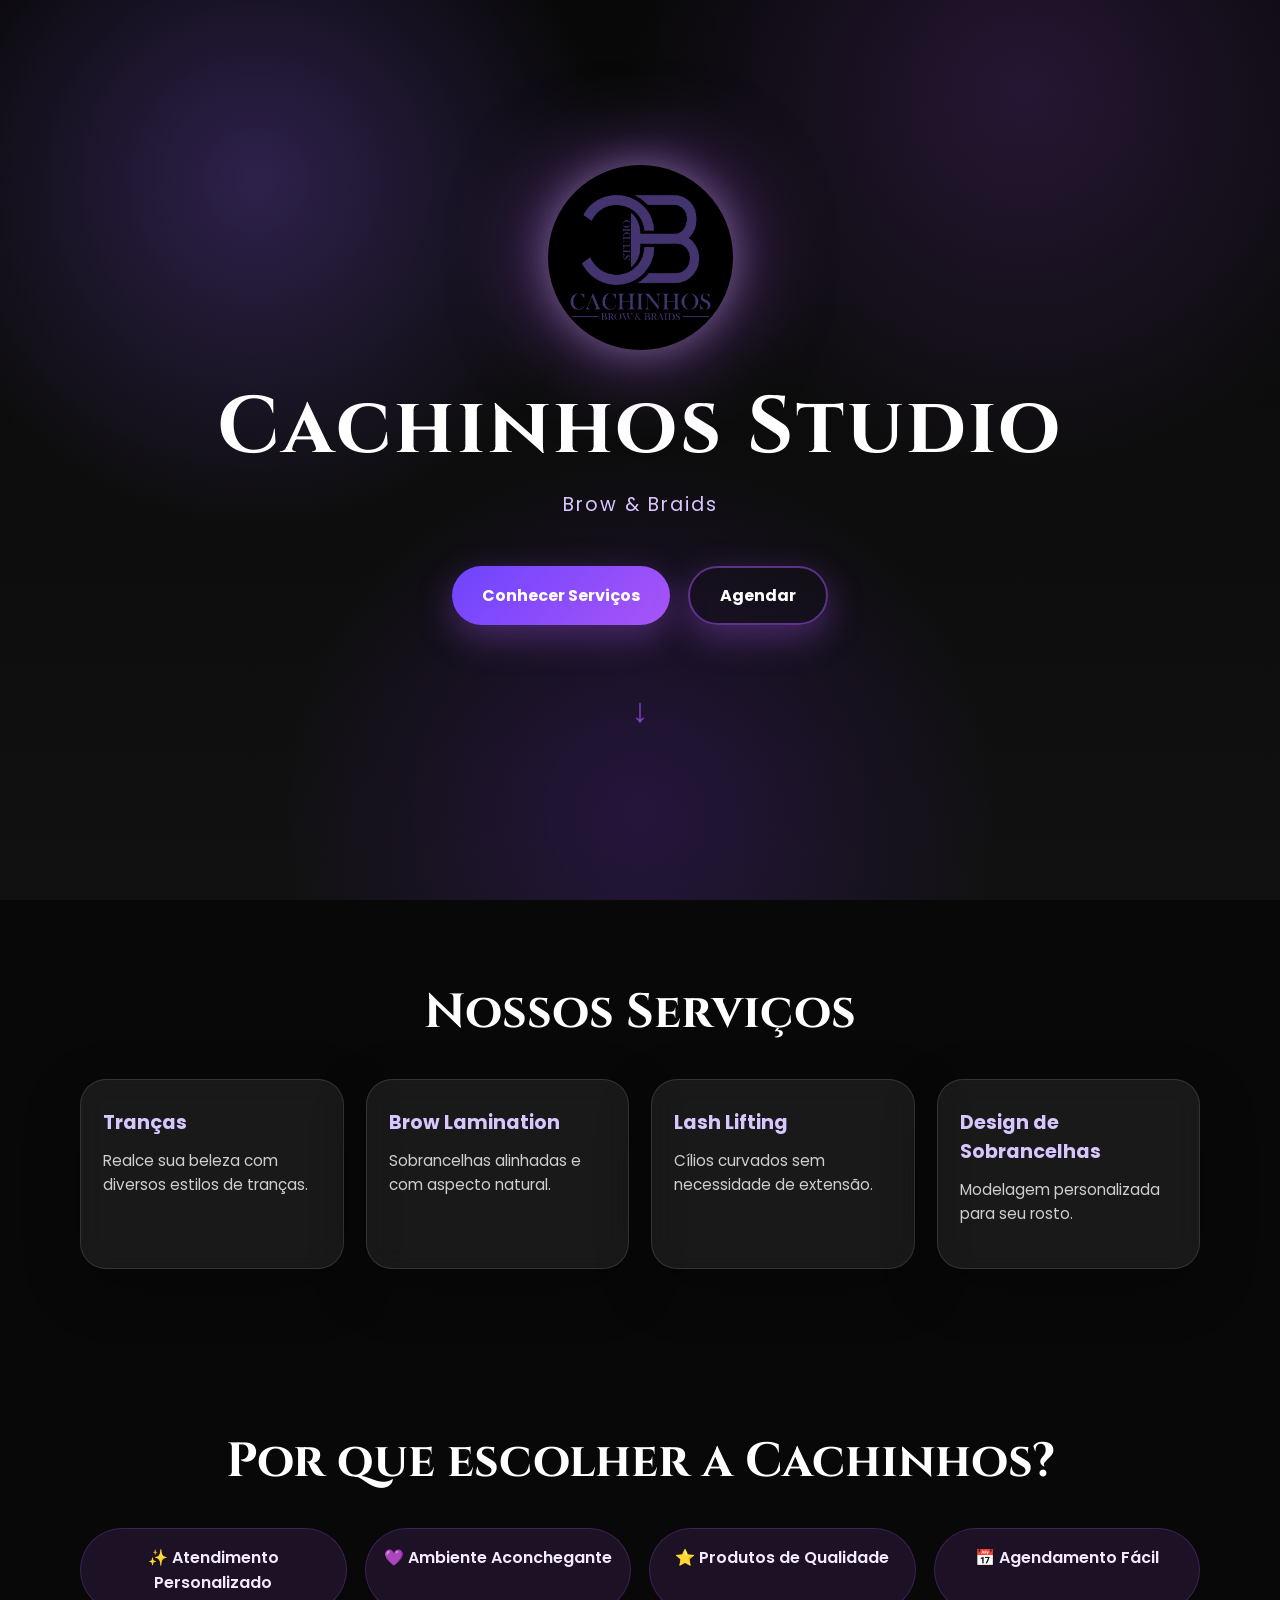
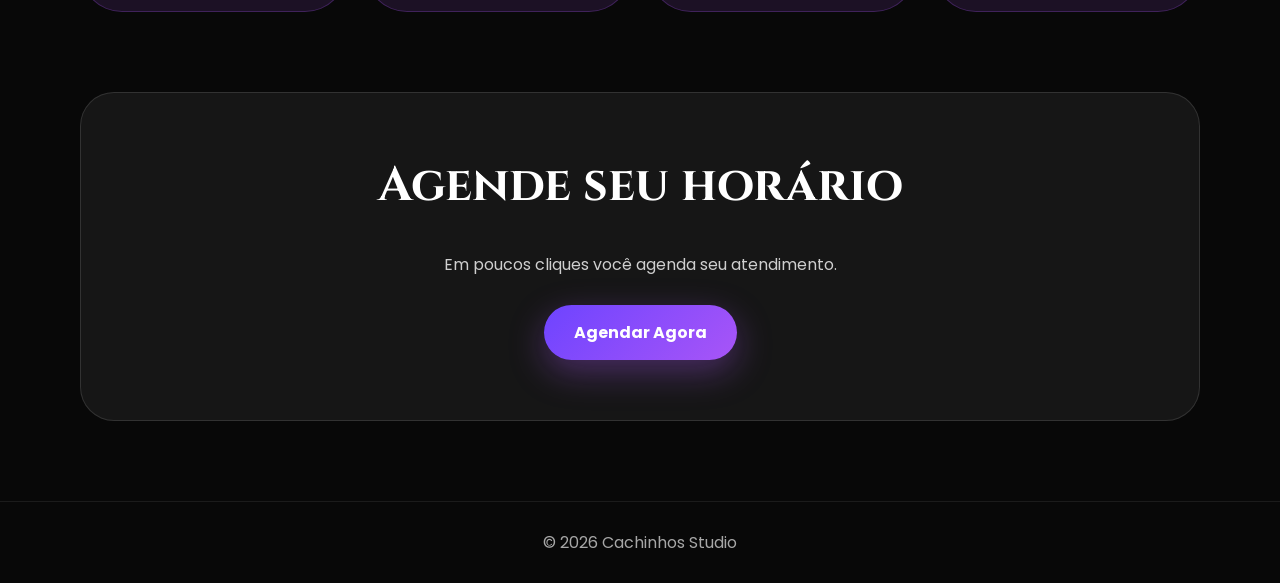
==== index.html @ 723071c4 "Update index.html" ====
<!DOCTYPE html>
<html lang="pt-BR">

<head>

<meta charset="UTF-8">
<meta name="viewport" content="width=device-width, initial-scale=1.0">

<title>Cachinhos Studio | Brow & Braids</title>

<link rel="icon" href="assets/logo.png">

<link rel="stylesheet" href="style.css">

<link rel="preconnect" href="https://fonts.googleapis.com">

<link rel="preconnect" href="https://fonts.gstatic.com" crossorigin>

<link href="https://fonts.googleapis.com/css2?family=Poppins:wght@300;400;500;600;700&family=Cinzel:wght@500;700&display=swap" rel="stylesheet">

</head>

<body>

<div class="background"></div>

<header>

<img src="assets/logo.png" class="logo">

<h1>Cachinhos Studio</h1>

<p>Brow & Braids</p>

<div class="hero-buttons">

    <a href="#servicos" class="btn">
        Conhecer Serviços
    </a>

    <a href="pages/agendamento.html" class="btn btn-outline">
        Agendar
    </a>

</div>

<div class="scroll-indicator">
    ↓
</div>

</header>

<section id="servicos">

<h2>Nossos Serviços</h2>

<div class="cards">

<div class="card">
<h3>Tranças</h3>
<p>Realce sua beleza com diversos estilos de tranças.</p>
</div>

<div class="card">
<h3>Brow Lamination</h3>
<p>Sobrancelhas alinhadas e com aspecto natural.</p>
</div>

<div class="card">
<h3>Lash Lifting</h3>
<p>Cílios curvados sem necessidade de extensão.</p>
</div>

<div class="card">
<h3>Design de Sobrancelhas</h3>
<p>Modelagem personalizada para seu rosto.</p>
</div>

</div>

</section>

<section>

<h2>Por que escolher a Cachinhos?</h2>

<div class="beneficios">

<div>✨ Atendimento Personalizado</div>

<div>💜 Ambiente Aconchegante</div>

<div>⭐ Produtos de Qualidade</div>

<div>📅 Agendamento Fácil</div>

</div>

</section>

<section id="agendamento">

<h2>Agende seu horário</h2>

<p>
Em poucos cliques você agenda seu atendimento.
</p>

    <a href="pages/agendamento.html" class="btn">
        Agendar Agora
    </a>

</section>

<footer>

<p>

© 2026 Cachinhos Studio

</p>

</footer>

<script src="app.js"></script>

</body>

</html>
---- style.css ----
* {
  margin: 0;
  padding: 0;
  box-sizing: border-box;
}

html {
  scroll-behavior: smooth;
}

body {
  font-family: "Poppins", sans-serif;
  background: #080808;
  color: #ffffff;
  overflow-x: hidden;
}

.background {
  position: fixed;
  inset: 0;
  z-index: -1;
  background:
    radial-gradient(circle at 20% 20%, rgba(139, 92, 246, 0.28), transparent 28%),
    radial-gradient(circle at 80% 10%, rgba(168, 85, 247, 0.18), transparent 30%),
    radial-gradient(circle at 50% 90%, rgba(109, 40, 217, 0.22), transparent 35%),
    linear-gradient(180deg, #080808 0%, #111111 100%);
}

header {
  min-height: 100vh;
  padding: 48px 22px;
  display: flex;
  flex-direction: column;
  align-items: center;
  justify-content: center;
  text-align: center;
  position: relative;
}

.logo {
  width: 185px;
  height: 185px;
  object-fit: contain;
  border-radius: 50%;
  margin-bottom: 24px;
  filter:
  drop-shadow(0 0 18px rgba(255,255,255,.25))
  drop-shadow(0 0 45px rgba(168,85,247,.65));
  animation: floatLogo 4s ease-in-out infinite;
}

h1 {
  font-family: "Cinzel", serif;
  font-size: clamp(2.4rem, 8vw, 5rem);
  letter-spacing: 3px;
  margin-bottom: 8px;
}

header p {
  font-size: 1.2rem;
  color: #d8c6ff;
  letter-spacing: 2px;
  margin-bottom: 32px;
}

.btn {
  display: inline-flex;
  align-items: center;
  justify-content: center;
  text-decoration: none;
  color: #ffffff;
  background: linear-gradient(135deg, #6e44ff, #a855f7);
  padding: 15px 30px;
  border-radius: 999px;
  font-weight: 700;
  box-shadow: 0 12px 35px rgba(168, 85, 247, 0.35);
  cursor: pointer;
  transition: 0.25s ease;
}

.btn:hover {
  transform: translateY(-3px);
  box-shadow: 0 18px 45px rgba(168, 85, 247, 0.5);
}

section {
  width: min(1120px, calc(100% - 36px));
  margin: 0 auto;
  padding: 80px 0;
}

h2 {
  font-family: "Cinzel", serif;
  font-size: clamp(1.8rem, 5vw, 3rem);
  text-align: center;
  margin-bottom: 34px;
}

.cards {
  display: grid;
  grid-template-columns: repeat(4, 1fr);
  gap: 22px;
}

.card {
  background: rgba(255, 255, 255, 0.07);
  border: 1px solid rgba(255, 255, 255, 0.12);
  border-radius: 26px;
  padding: 28px 22px;
  min-height: 190px;
  backdrop-filter: blur(14px);
  box-shadow: 0 18px 55px rgba(0, 0, 0, 0.28);
  transition: 0.25s ease;
}

.card:hover {
  transform: translateY(-8px);
  border-color: rgba(168, 85, 247, 0.55);
}

.card h3 {
  color: #d8c6ff;
  margin-bottom: 12px;
  font-size: 1.2rem;
}

.card p {
  color: #cfcfcf;
  line-height: 1.6;
  font-size: 0.95rem;
}

.beneficios {
  display: grid;
  grid-template-columns: repeat(4, 1fr);
  gap: 18px;
}

.beneficios div {
  background: rgba(168, 85, 247, 0.12);
  border: 1px solid rgba(168, 85, 247, 0.25);
  border-radius: 999px;
  padding: 16px 18px;
  text-align: center;
  color: #f3eaff;
  font-weight: 600;
}

#agendamento {
  text-align: center;
  background: rgba(255, 255, 255, 0.06);
  border: 1px solid rgba(255, 255, 255, 0.12);
  border-radius: 34px;
  padding: 60px 24px;
  margin-bottom: 80px;
}

#agendamento p {
  color: #cfcfcf;
  margin-bottom: 28px;
}

footer {
  text-align: center;
  padding: 28px 16px;
  color: #a7a7a7;
  border-top: 1px solid rgba(255, 255, 255, 0.08);
}

@keyframes floatLogo {
  0%, 100% {
    transform: translateY(0);
  }

  50% {
    transform: translateY(-12px);
  }
}

@media (max-width: 900px) {
  .cards,
  .beneficios {
    grid-template-columns: repeat(2, 1fr);
  }
}

@media (max-width: 560px) {
  header {
    padding: 38px 18px;
  }

  .logo {
    width: 155px;
    height: 155px;
  }

  .cards,
  .beneficios {
    grid-template-columns: 1fr;
  }

  section {
    padding: 58px 0;
  }

  .card {
    min-height: auto;
  }
}
.agenda {
  width: min(900px, calc(100% - 32px));
  margin: 0 auto;
  padding: 42px 0 80px;
}

.agenda-header {
  min-height: auto;
  padding: 34px 18px 42px;
}

.agenda-header .logo {
  width: 120px;
  height: 120px;
}

.agenda-header h1 {
  font-size: clamp(2rem, 7vw, 3.8rem);
}

.servicos {
  width: 100%;
  padding: 0;
  display: grid;
  gap: 18px;
}

.servico-card {
  display: grid;
  grid-template-columns: auto 1fr auto;
  align-items: center;
  gap: 18px;
  background: rgba(255, 255, 255, 0.075);
  border: 1px solid rgba(255, 255, 255, 0.13);
  border-radius: 28px;
  padding: 22px;
  backdrop-filter: blur(14px);
  box-shadow: 0 18px 55px rgba(0, 0, 0, 0.25);
  transition: 0.25s ease;
}

.servico-card:hover {
  transform: translateY(-5px);
  border-color: rgba(168, 85, 247, 0.55);
}

.icone {
  width: 58px;
  height: 58px;
  border-radius: 50%;
  display: grid;
  place-items: center;
  background: rgba(168, 85, 247, 0.16);
  border: 1px solid rgba(168, 85, 247, 0.32);
  font-size: 1.5rem;
}

.info h2 {
  font-family: "Cinzel", serif;
  font-size: 1.35rem;
  text-align: left;
  margin-bottom: 6px;
}

.info p {
  color: #cfcfcf;
  font-size: 0.95rem;
  margin-bottom: 6px;
}

.info span {
  color: #d8c6ff;
  font-weight: 700;
}

.servico-card button {
  border: none;
  background: linear-gradient(135deg, #6e44ff, #a855f7);
  color: #fff;
  padding: 12px 18px;
  border-radius: 999px;
  font-weight: 700;
  cursor: pointer;
  transition: 0.25s ease;
}

.servico-card button:hover {
  transform: scale(1.04);
}

@media (max-width: 650px) {
  .servico-card {
    grid-template-columns: 1fr;
    text-align: center;
  }

  .icone {
    margin: 0 auto;
  }

  .info h2 {
    text-align: center;
  }

  .servico-card button {
    width: 100%;
  }
}
.hero-buttons{
    display:flex;
    gap:18px;
    flex-wrap:wrap;
    justify-content:center;
    margin-top:15px;
}

.btn-outline{
    background:transparent;
    border:2px solid rgba(168,85,247,.5);
    color:#fff;
}

.btn-outline:hover{
    background:rgba(168,85,247,.15);
}

.scroll-indicator{

    margin-top:60px;

    font-size:34px;

    color:#a855f7;

    animation:seta 2s infinite;

    opacity:.7;

}

@keyframes seta{

    0%{

        transform:translateY(0);

    }

    50%{

        transform:translateY(12px);

    }

    100%{

        transform:translateY(0);

    }

}
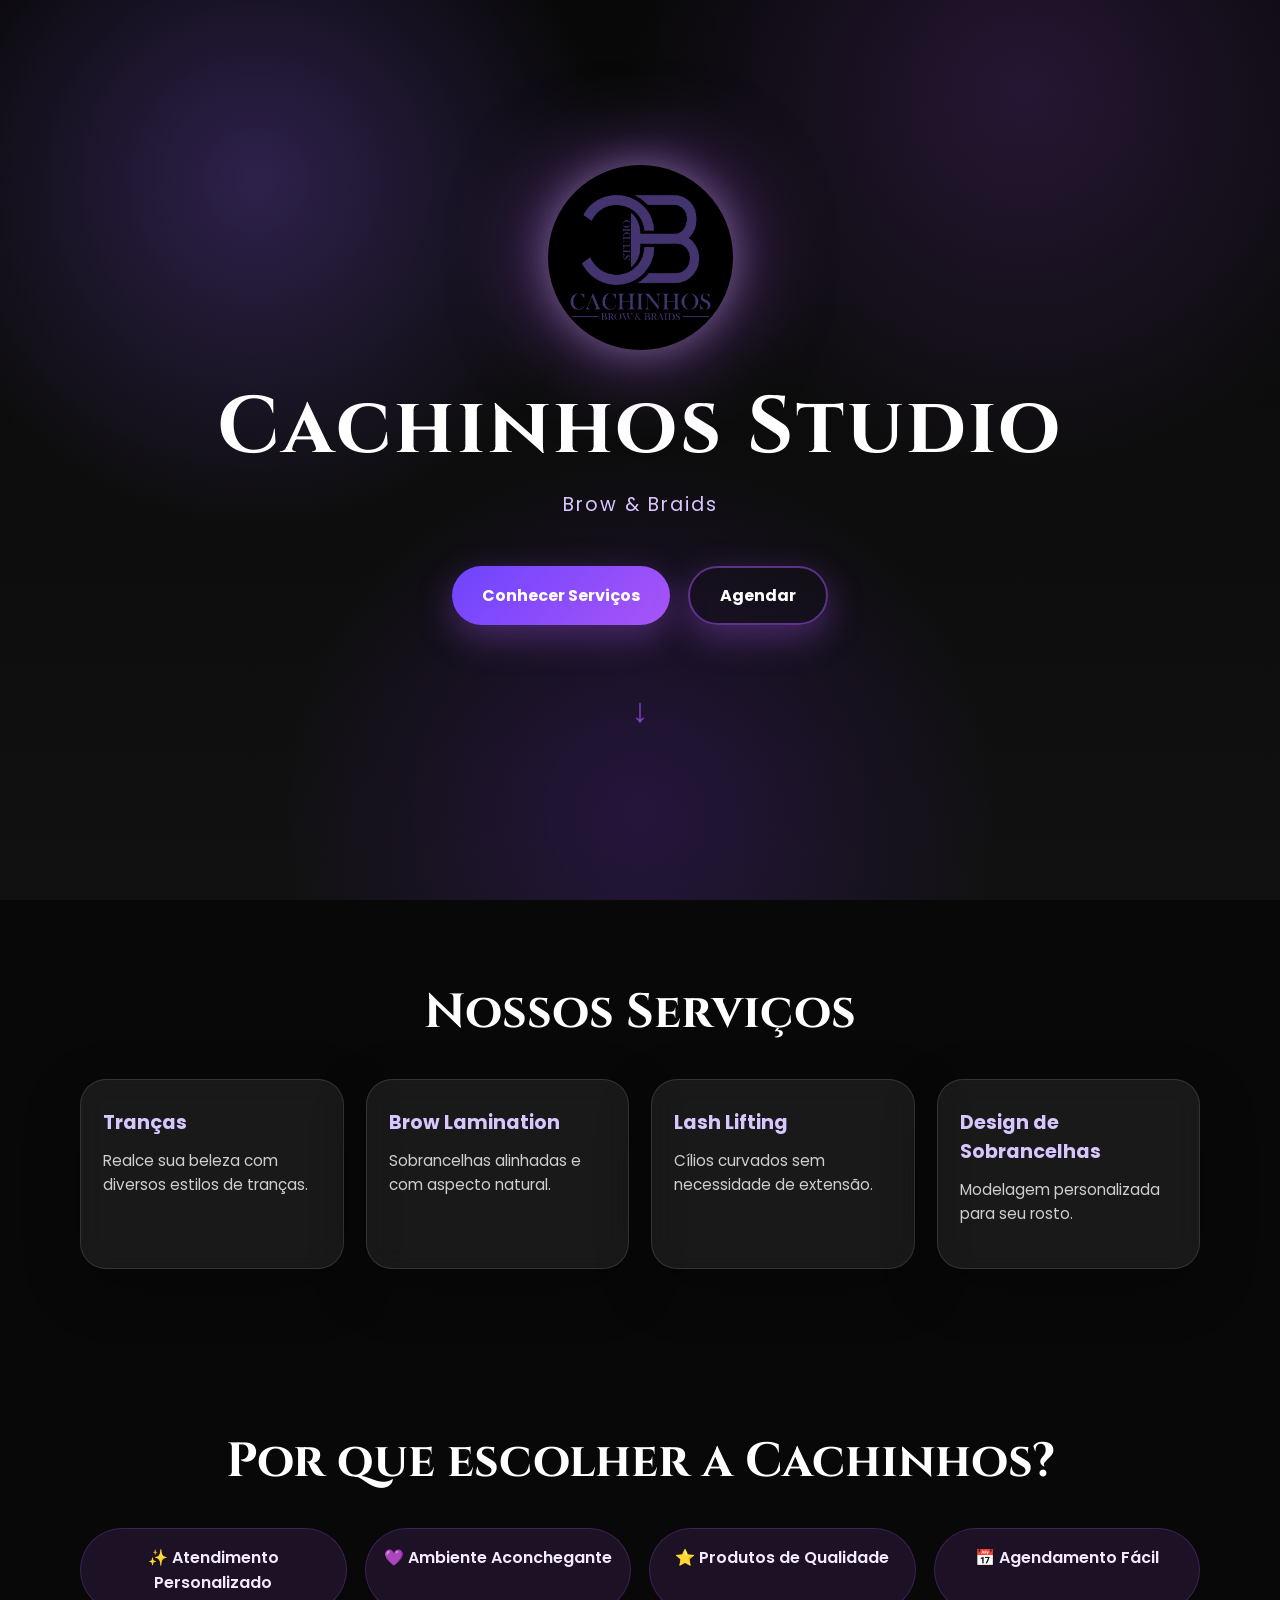
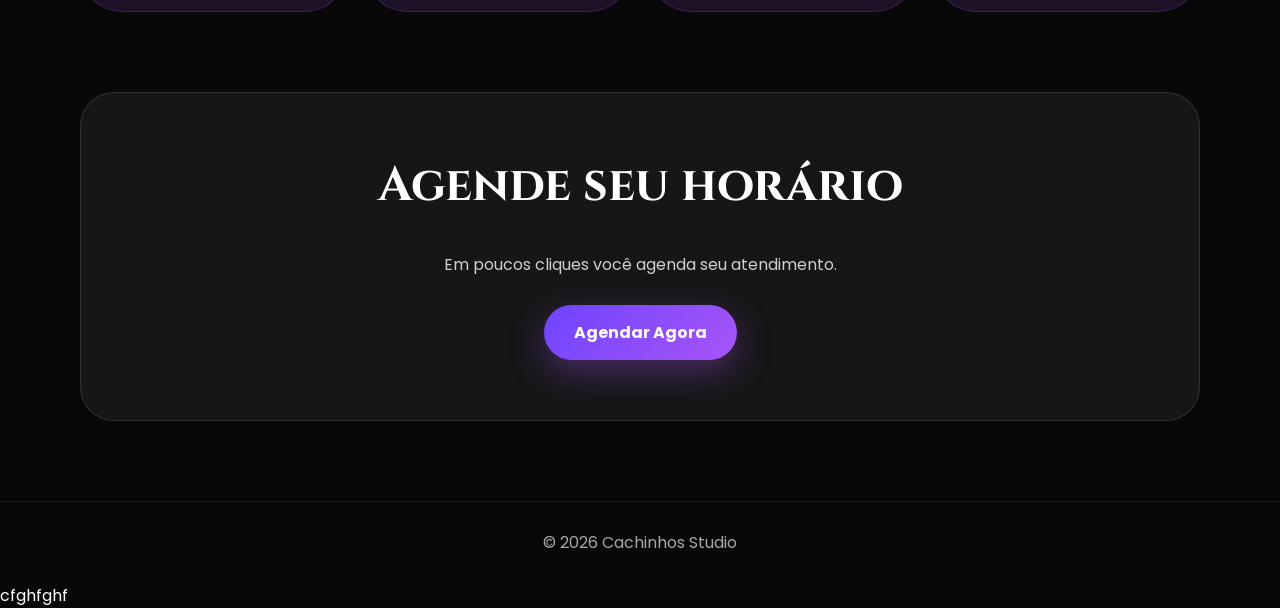
==== commit ee4912e7: "Teste VS cODE" ====
--- a/index.html
+++ b/index.html
@@ -127,3 +127,5 @@
 </body>
 
 </html>
+<!-- teste -->
+ <!-- Teste VS Code --> cfghfghf
--- a/style.css
+++ b/style.css
@@ -368,3 +368,147 @@
     }
 
 }
+.modal-overlay {
+  position: fixed;
+  inset: 0;
+  background: rgba(0, 0, 0, 0.72);
+  backdrop-filter: blur(12px);
+  display: none;
+  align-items: center;
+  justify-content: center;
+  padding: 22px;
+  z-index: 999;
+}
+
+.modal-overlay.ativo {
+  display: flex;
+}
+
+.modal-box {
+  width: min(520px, 100%);
+  background: rgba(25, 22, 32, 0.96);
+  border: 1px solid rgba(168, 85, 247, 0.35);
+  border-radius: 34px;
+  padding: 34px 26px;
+  text-align: center;
+  box-shadow: 0 30px 100px rgba(0, 0, 0, 0.55);
+  position: relative;
+  animation: modalEnter 0.25s ease;
+}
+
+.modal-close {
+  position: absolute;
+  top: 18px;
+  right: 18px;
+  width: 38px;
+  height: 38px;
+  border: none;
+  border-radius: 50%;
+  background: rgba(255, 255, 255, 0.08);
+  color: #fff;
+  font-size: 1.6rem;
+  cursor: pointer;
+}
+
+.modal-icon {
+  width: 72px;
+  height: 72px;
+  border-radius: 50%;
+  display: grid;
+  place-items: center;
+  margin: 0 auto 18px;
+  background: rgba(168, 85, 247, 0.17);
+  border: 1px solid rgba(168, 85, 247, 0.35);
+  font-size: 2rem;
+}
+
+.modal-box h2 {
+  margin-bottom: 10px;
+}
+
+.modal-box p {
+  color: #cfcfcf;
+  margin-bottom: 22px;
+}
+
+.modal-opcoes {
+  display: grid;
+  gap: 12px;
+  margin-bottom: 22px;
+}
+
+.modal-opcao {
+  border: 1px solid rgba(255, 255, 255, 0.12);
+  background: rgba(255, 255, 255, 0.07);
+  color: #fff;
+  border-radius: 18px;
+  padding: 15px;
+  font-weight: 700;
+  cursor: pointer;
+  transition: 0.22s ease;
+}
+
+.modal-opcao:hover,
+.modal-opcao.ativo {
+  background: rgba(168, 85, 247, 0.25);
+  border-color: rgba(168, 85, 247, 0.65);
+}
+
+.modal-continuar {
+  width: 100%;
+  border: none;
+  background: linear-gradient(135deg, #6e44ff, #a855f7);
+  color: #fff;
+  padding: 15px;
+  border-radius: 999px;
+  font-weight: 800;
+  cursor: pointer;
+}
+
+@keyframes modalEnter {
+  from {
+    opacity: 0;
+    transform: translateY(18px) scale(0.96);
+  }
+
+  to {
+    opacity: 1;
+    transform: translateY(0) scale(1);
+  }
+}
+.calendario {
+  display: grid;
+  grid-template-columns: repeat(7, 1fr);
+  gap: 8px;
+}
+
+.dia-semana {
+  color: #d8c6ff;
+  font-size: 0.78rem;
+  font-weight: 700;
+  text-align: center;
+  padding-bottom: 6px;
+}
+
+.dia-calendario {
+  border: 1px solid rgba(255, 255, 255, 0.12);
+  background: rgba(255, 255, 255, 0.07);
+  color: #fff;
+  border-radius: 14px;
+  padding: 12px 0;
+  font-weight: 800;
+  cursor: pointer;
+  transition: 0.22s ease;
+}
+
+.dia-calendario:hover,
+.dia-calendario.ativo {
+  background: rgba(168, 85, 247, 0.32);
+  border-color: rgba(168, 85, 247, 0.75);
+  box-shadow: 0 0 22px rgba(168, 85, 247, 0.28);
+}
+
+.dia-calendario.indisponivel {
+  opacity: 0.25;
+  cursor: not-allowed;
+}
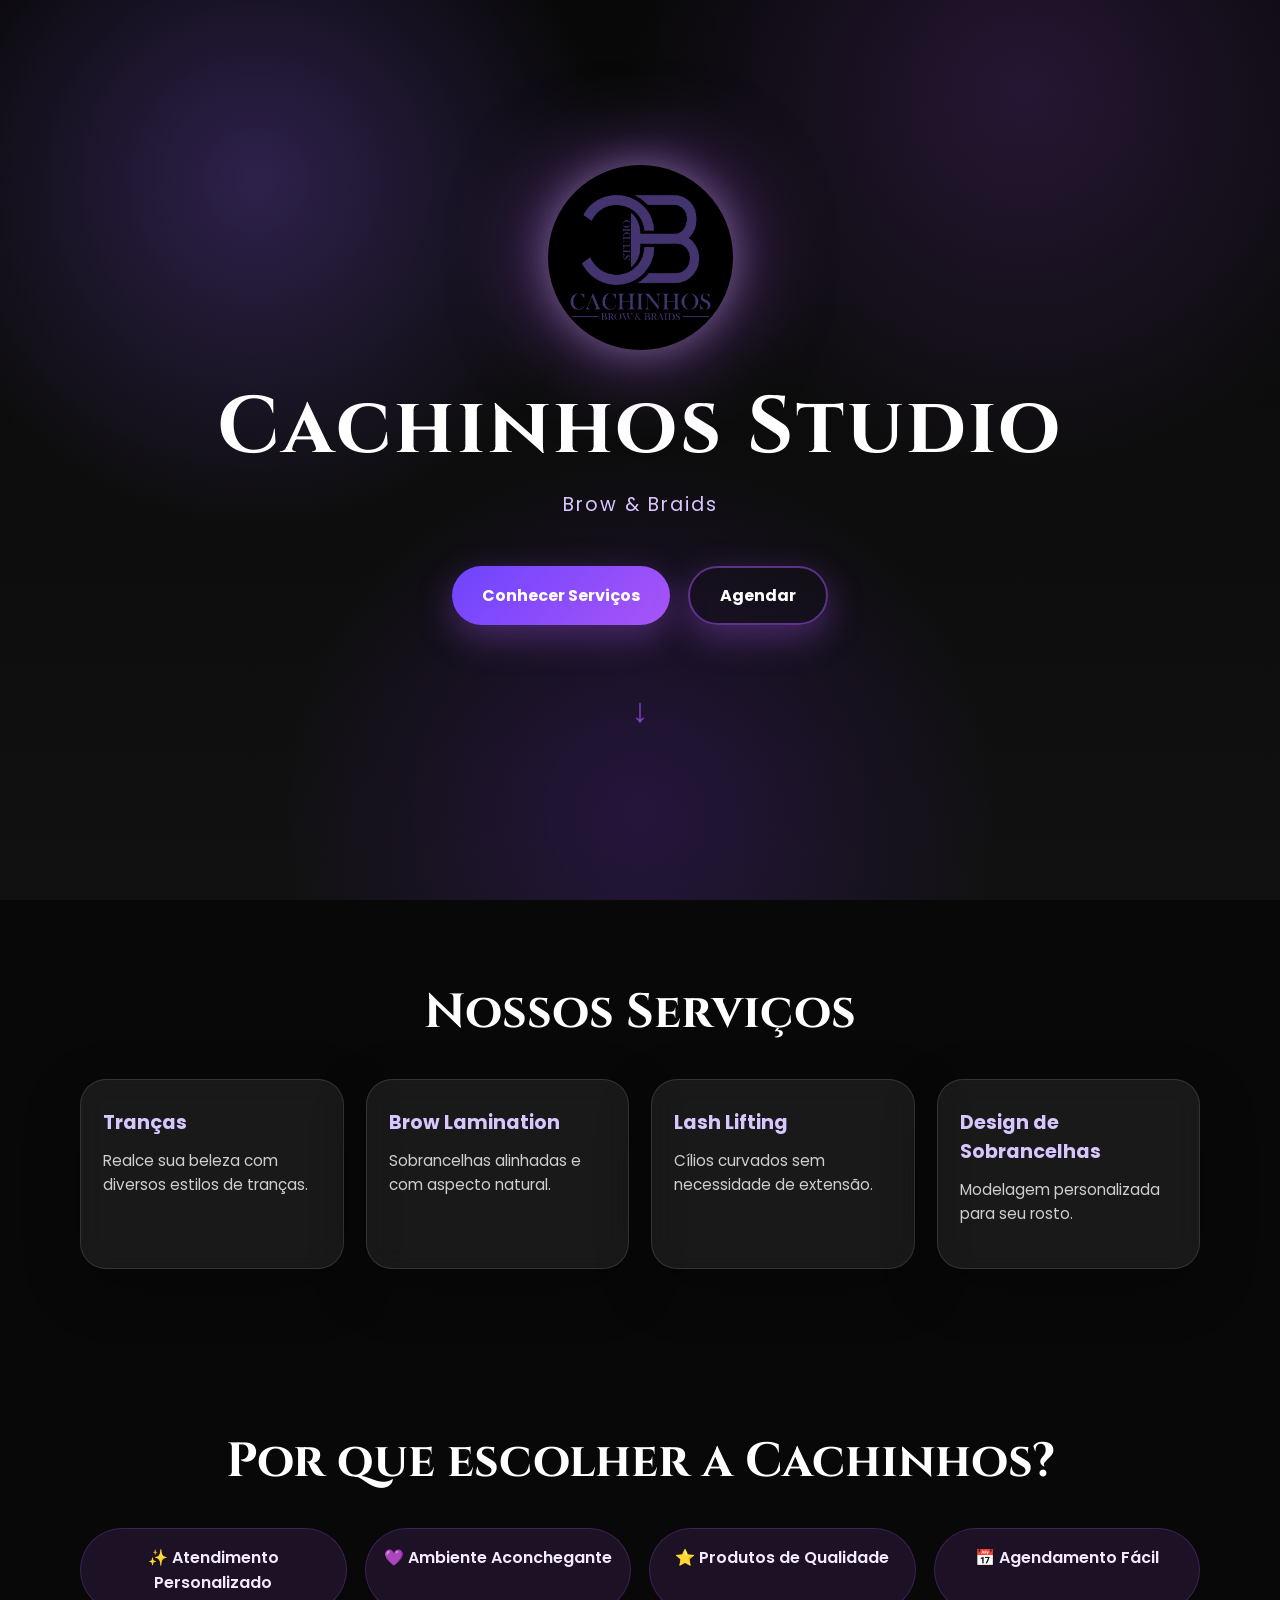
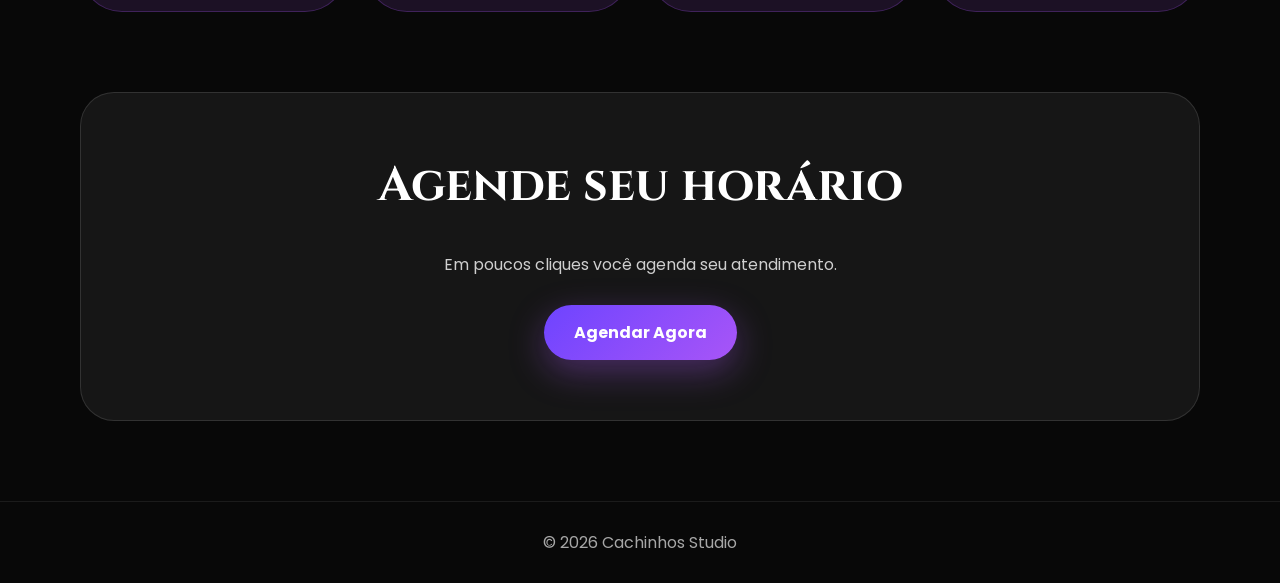
==== commit a9aa3ea3: "Atualiza página inicial" ====
--- a/index.html
+++ b/index.html
@@ -127,5 +127,3 @@
 </body>
 
 </html>
-<!-- teste -->
- <!-- Teste VS Code --> cfghfghf
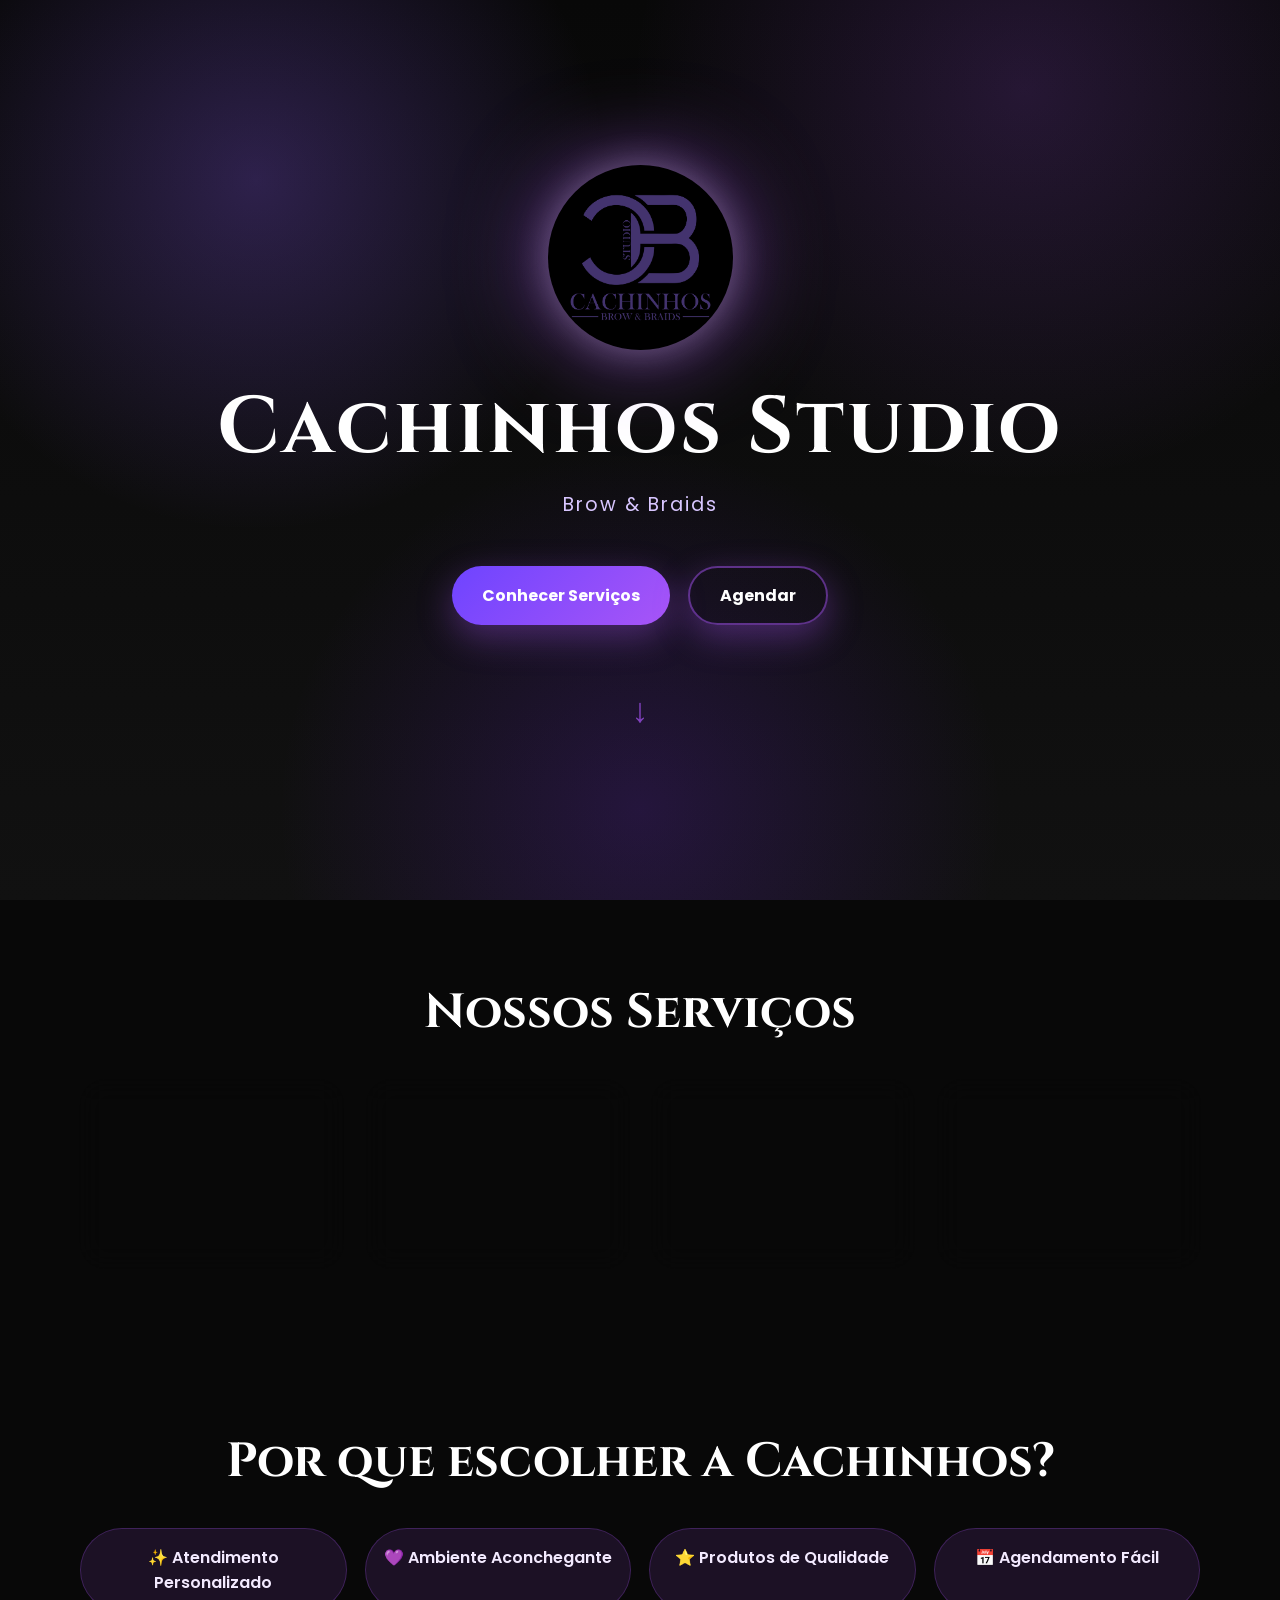
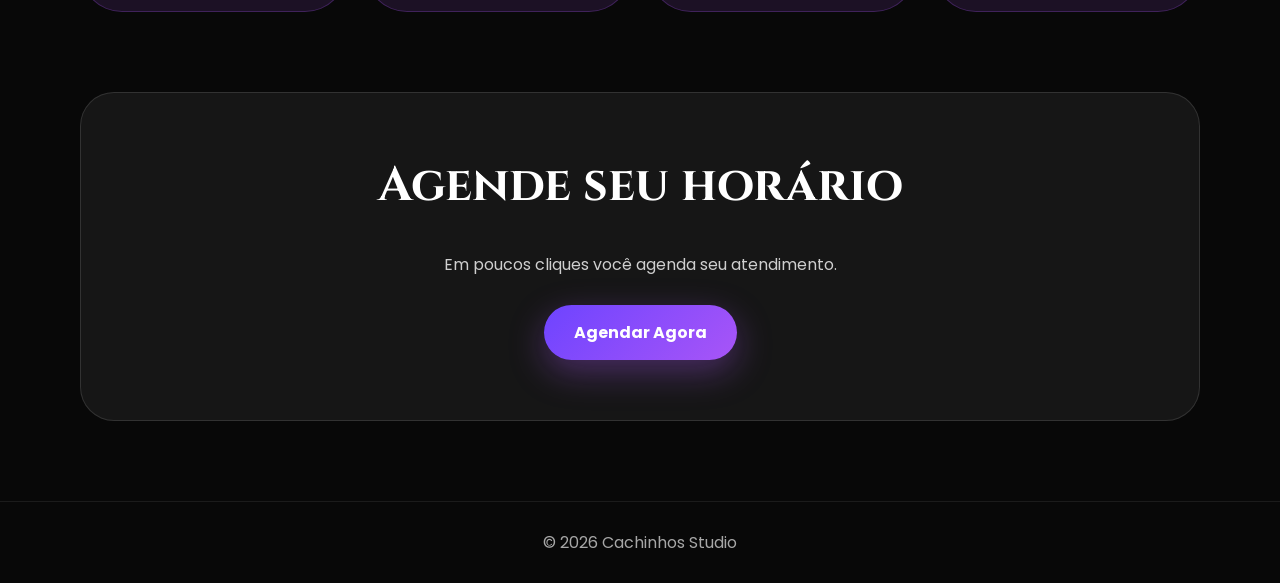
==== commit ef513bc3: "Atualiza página inicial" ====
--- a/index.html
+++ b/index.html
@@ -127,3 +127,4 @@
 </body>
 
 </html>
+<!-- Teste VS Code -->
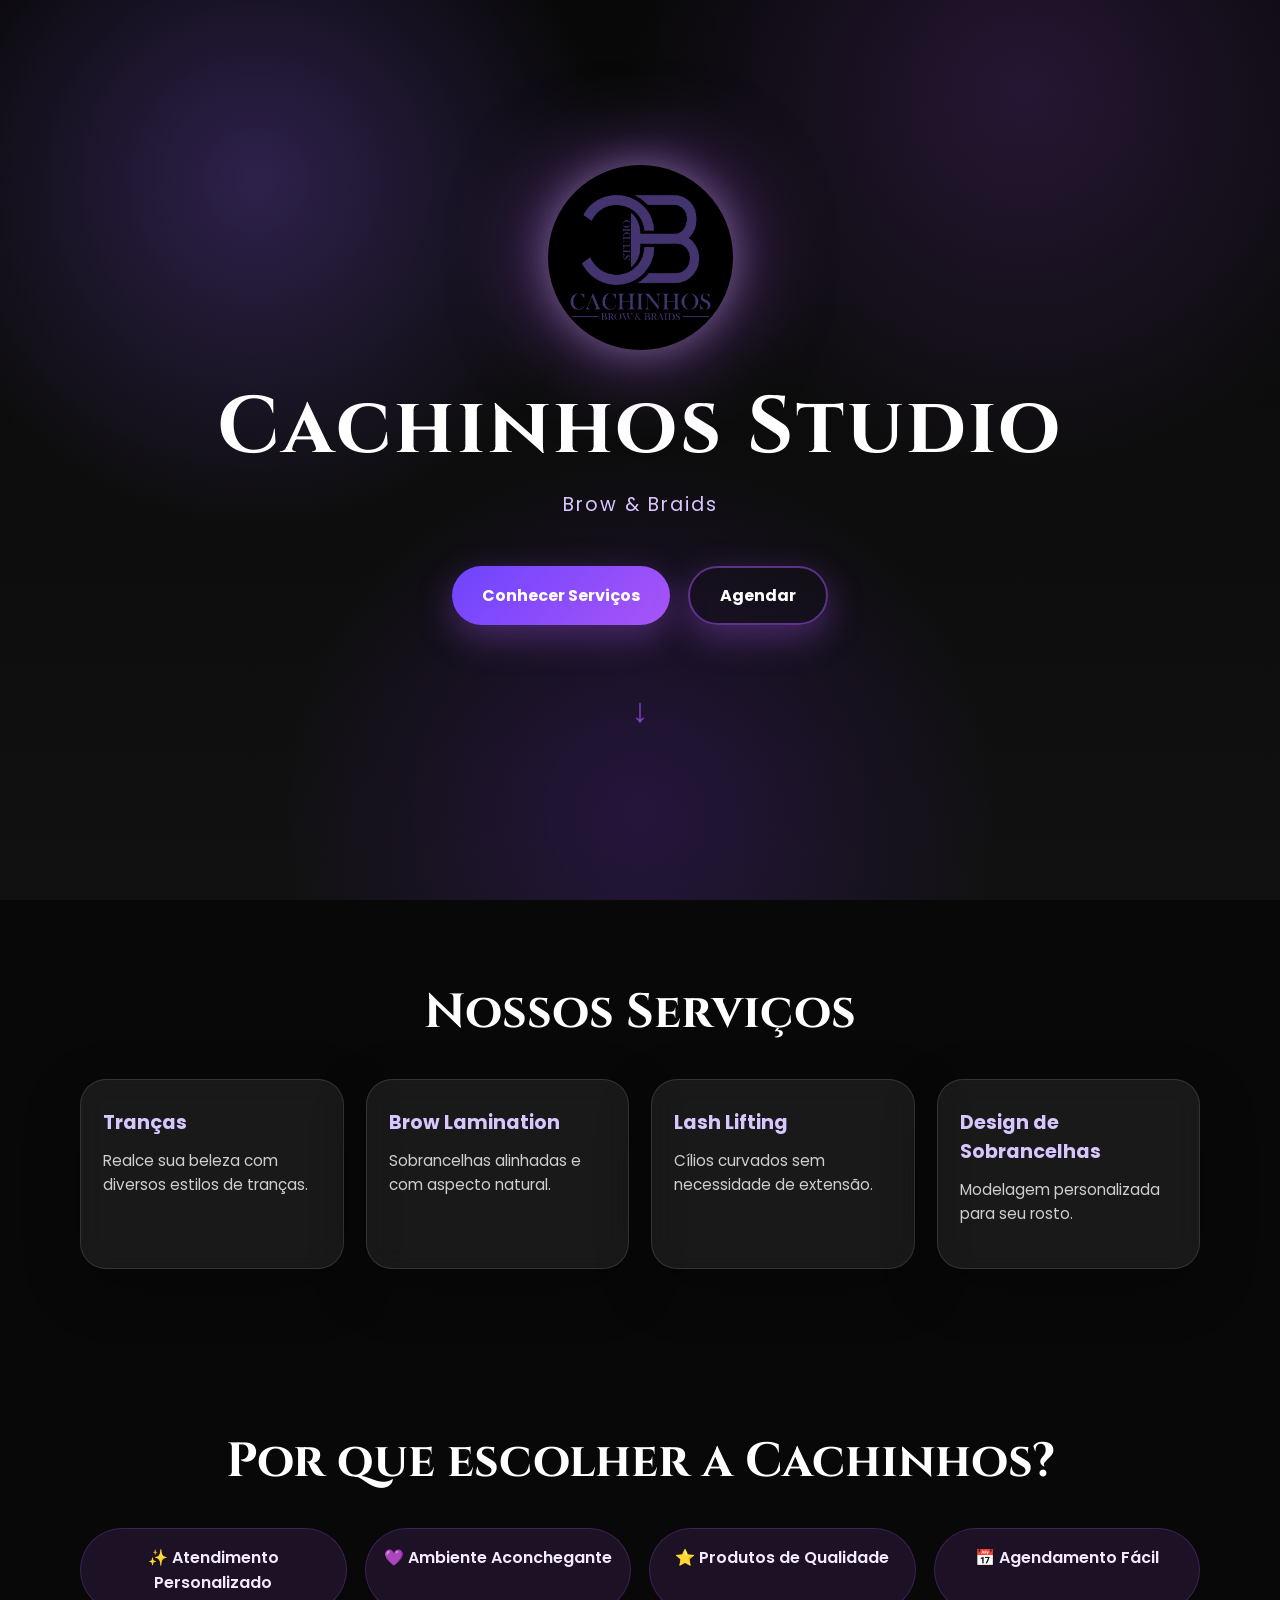
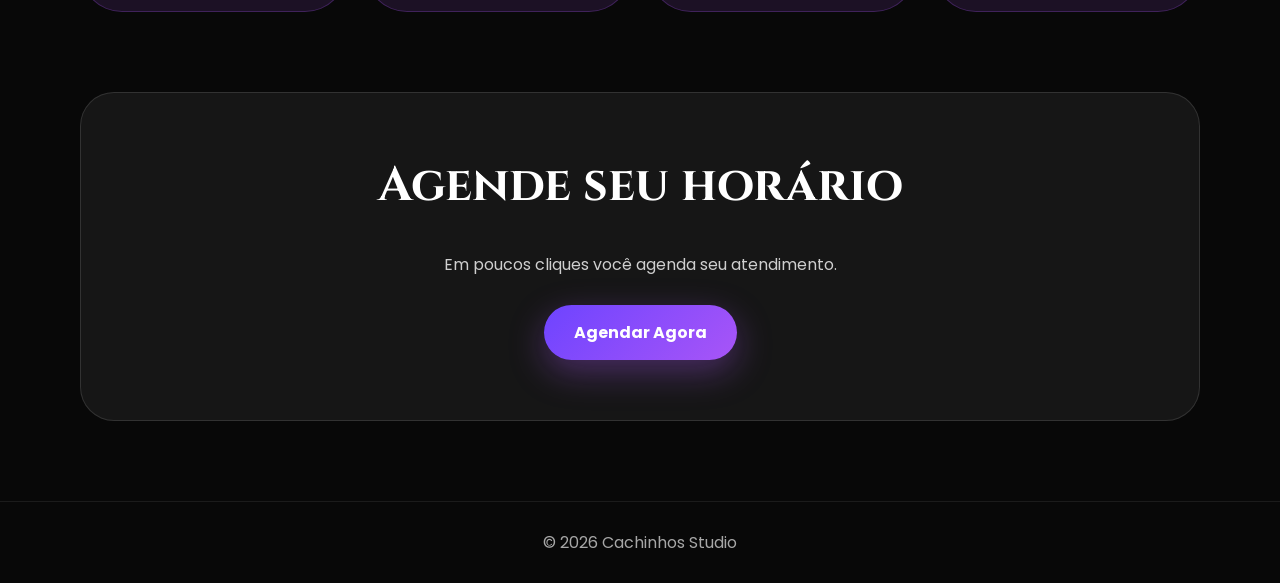
==== commit 686e308f: "Criado calendário do agendamento" ====
--- a/index.html
+++ b/index.html
@@ -127,4 +127,5 @@
 </body>
 
 </html>
+<!-- Teste VS Code -->
 <!-- Teste VS Code -->
